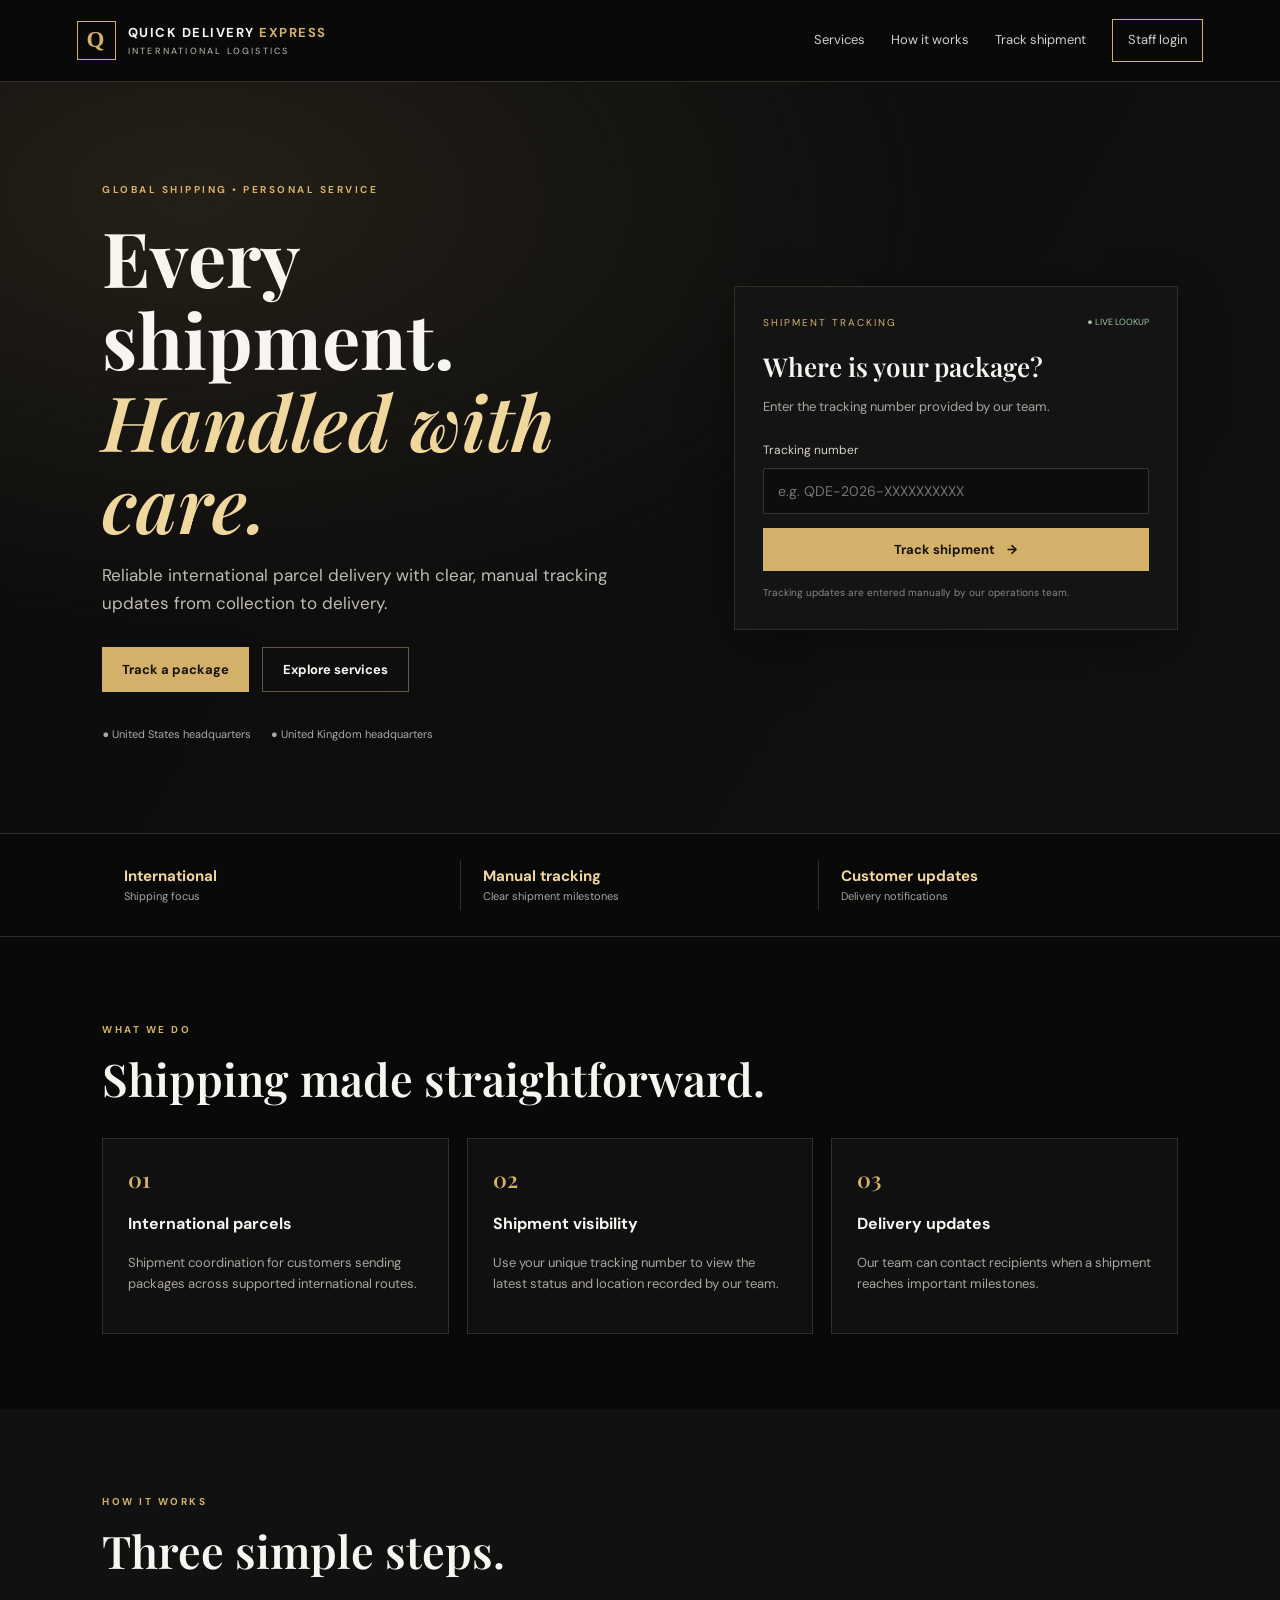
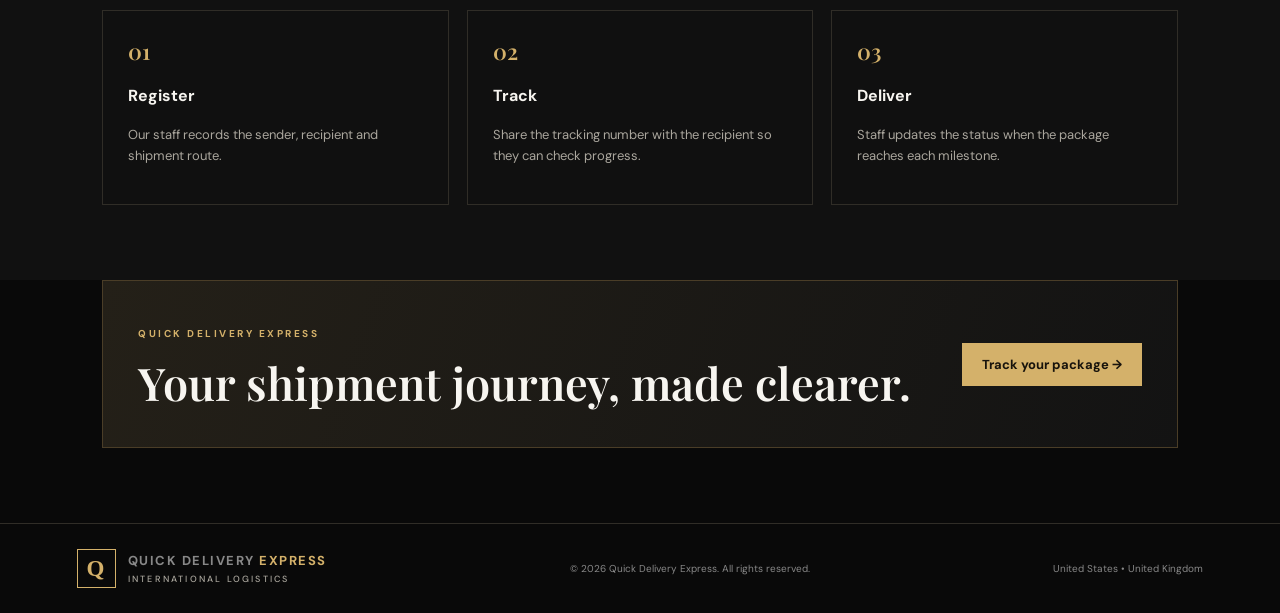
==== index.html @ 75fb7714 "Add files via upload" ====
<!doctype html>
<html lang="en">
<head>
<meta charset="utf-8"><meta name="viewport" content="width=device-width,initial-scale=1">
<meta name="description" content="Quick Delivery Express — international parcel delivery and shipment tracking.">
<title>Quick Delivery Express | International Shipping</title>
<link rel="stylesheet" href="styles.css">
</head>
<body>
<header class="site-header">
  <a class="brand" href="index.html"><span class="brand-mark">Q</span><span>QUICK DELIVERY <b>EXPRESS</b><small>INTERNATIONAL LOGISTICS</small></span></a>
  <nav><a href="#services">Services</a><a href="#how">How it works</a><a href="track.html">Track shipment</a><a class="nav-button" href="admin.html">Staff login</a></nav>
</header>
<main>
<section class="hero">
 <div class="hero-copy"><p class="eyebrow">GLOBAL SHIPPING • PERSONAL SERVICE</p><h1>Every shipment.<br><em>Handled with care.</em></h1>
 <p class="lead">Reliable international parcel delivery with clear, manual tracking updates from collection to delivery.</p>
 <div class="hero-actions"><a class="button gold" href="track.html">Track a package</a><a class="button outline" href="#services">Explore services</a></div>
 <div class="trust-row"><span>● United States headquarters</span><span>● United Kingdom headquarters</span></div></div>
 <div class="tracking-card"><div class="card-top"><span class="tiny-label">SHIPMENT TRACKING</span><span class="live-dot">● LIVE LOOKUP</span></div><h2>Where is your package?</h2><p>Enter the tracking number provided by our team.</p>
 <form action="track.html" method="get"><label for="tracking">Tracking number</label><input id="tracking" name="code" placeholder="e.g. QDE-2026-XXXXXXXXXX" required><button class="button gold full">Track shipment <span>→</span></button></form>
 <small>Tracking updates are entered manually by our operations team.</small></div>
</section>
<section class="metrics"><div><b>International</b><span>Shipping focus</span></div><div><b>Manual tracking</b><span>Clear shipment milestones</span></div><div><b>Customer updates</b><span>Delivery notifications</span></div></section>
<section id="services" class="section"><p class="eyebrow">WHAT WE DO</p><h2>Shipping made straightforward.</h2><div class="service-grid">
 <article class="service"><span class="service-icon">01</span><h3>International parcels</h3><p>Shipment coordination for customers sending packages across supported international routes.</p></article>
 <article class="service"><span class="service-icon">02</span><h3>Shipment visibility</h3><p>Use your unique tracking number to view the latest status and location recorded by our team.</p></article>
 <article class="service"><span class="service-icon">03</span><h3>Delivery updates</h3><p>Our team can contact recipients when a shipment reaches important milestones.</p></article>
</div></section>
<section id="how" class="section how"><p class="eyebrow">HOW IT WORKS</p><h2>Three simple steps.</h2><div class="steps"><div><b>01</b><h3>Register</h3><p>Our staff records the sender, recipient and shipment route.</p></div><div><b>02</b><h3>Track</h3><p>Share the tracking number with the recipient so they can check progress.</p></div><div><b>03</b><h3>Deliver</h3><p>Staff updates the status when the package reaches each milestone.</p></div></div></section>
<section class="cta"><div><p class="eyebrow">QUICK DELIVERY EXPRESS</p><h2>Your shipment journey, made clearer.</h2></div><a class="button gold" href="track.html">Track your package →</a></section>
</main>
<footer><a class="brand" href="index.html"><span class="brand-mark">Q</span><span>QUICK DELIVERY <b>EXPRESS</b><small>INTERNATIONAL LOGISTICS</small></span></a><span>© <span id="year"></span> Quick Delivery Express. All rights reserved.</span><span>United States • United Kingdom</span></footer>
<script>document.getElementById('year').textContent=new Date().getFullYear()</script>
</body></html>
---- styles.css ----
@import url('https://fonts.googleapis.com/css2?family=DM+Sans:wght@400;500;600;700&family=Playfair+Display:ital,wght@0,600;0,700;1,600;1,700&display=swap');
:root{--bg:#090909;--panel:#141414;--panel2:#1b1b1b;--gold:#d4b16a;--gold2:#f0d79e;--white:#f7f5f0;--muted:#aaa69d;--line:#302d27;--red:#ff9c91}
*{box-sizing:border-box}html{scroll-behavior:smooth}body{margin:0;background:var(--bg);color:var(--white);font-family:'DM Sans',sans-serif;line-height:1.6}a{color:inherit;text-decoration:none}.site-header{height:auto;min-height:82px;padding:18px clamp(20px,6vw,88px);display:flex;align-items:center;justify-content:space-between;border-bottom:1px solid var(--line);gap:20px}.brand{display:flex;align-items:center;gap:12px;font-size:13px;font-weight:700;letter-spacing:1.5px}.brand b{color:var(--gold)}.brand small{display:block;color:var(--muted);font-size:9px;letter-spacing:2.2px;font-weight:500}.brand-mark{width:39px;height:39px;border:1px solid var(--gold);display:grid;place-items:center;color:var(--gold);font-family:Georgia,serif;font-size:23px}.site-header nav{display:flex;align-items:center;gap:26px;font-size:13px;color:#d4d0c8}.site-header nav a:hover{color:var(--gold)}.nav-button{border:1px solid var(--gold);padding:10px 15px}.hero{padding:90px clamp(20px,8vw,120px);display:grid;grid-template-columns:1.1fr .9fr;gap:7vw;align-items:center;background:radial-gradient(ellipse at 15% 15%,#242018 0,transparent 48%),linear-gradient(120deg,#0b0b0b,#111)}.eyebrow{color:var(--gold);font-size:10px;letter-spacing:2.5px;font-weight:700}.hero h1,h1{font:700 clamp(42px,6vw,76px)/1.08 'Playfair Display',serif;margin:18px 0}.hero h1 em{color:var(--gold2);font-weight:600}.lead{font-size:17px;color:#c0bcb4;max-width:570px}.hero-actions{display:flex;gap:13px;margin:30px 0}.button{border:0;cursor:pointer;display:inline-flex;align-items:center;justify-content:center;gap:12px;padding:13px 20px;font:700 13px 'DM Sans',sans-serif}.gold{background:var(--gold);color:#17130c}.gold:hover{background:var(--gold2)}.outline{border:1px solid #65583c;background:transparent;color:var(--white)}.trust-row{display:flex;flex-wrap:wrap;gap:20px;color:#aaa;font-size:11px;margin-top:34px}.tracking-card,.panel{background:var(--panel);border:1px solid var(--line);padding:28px;box-shadow:0 18px 50px #0005}.card-top,.status-top,.dash-head{display:flex;justify-content:space-between;align-items:center;gap:15px}.tiny-label{font-size:10px;letter-spacing:2px;color:var(--gold)}.live-dot{font-size:9px;color:#9dc7a4}.tracking-card h2,.panel h2{font:600 26px 'Playfair Display',serif;margin:18px 0 5px}.tracking-card p,.muted{color:var(--muted);font-size:13px}.tracking-card form{margin-top:24px}.tracking-card label,label{display:block;color:#d9d3c8;font-size:12px;margin:12px 0 7px}input,select,textarea{width:100%;background:#0d0d0d;color:var(--white);border:1px solid #39352e;padding:13px 14px;border-radius:2px;font:14px 'DM Sans',sans-serif;min-width:0}input:focus,select:focus,textarea:focus{outline:1px solid var(--gold)}.full{width:100%;margin-top:14px}.tracking-card small{display:block;color:#888;font-size:10px;margin-top:14px}.metrics{display:grid;grid-template-columns:repeat(3,1fr);padding:26px clamp(20px,8vw,120px);border-bottom:1px solid var(--line);border-top:1px solid var(--line)}.metrics div{padding:4px 22px;border-right:1px solid var(--line)}.metrics div:last-child{border:0}.metrics b,.metrics span{display:block}.metrics b{color:var(--gold2);font-size:15px}.metrics span{color:var(--muted);font-size:11px}.section{padding:75px clamp(20px,8vw,120px)}.section h2,.cta h2{font:600 clamp(30px,4vw,45px) 'Playfair Display',serif;margin:8px 0 30px}.service-grid,.steps{display:grid;grid-template-columns:repeat(3,1fr);gap:18px}.service,.steps>div{border:1px solid var(--line);padding:25px;background:#101010}.service-icon,.steps>div>b{color:var(--gold);font:600 22px 'Playfair Display',serif}.service h3,.steps h3{font-size:16px}.service p,.steps p{font-size:13px;color:var(--muted)}.how{background:#111}.cta{margin:0 clamp(20px,8vw,120px) 75px;padding:35px;background:linear-gradient(110deg,#242018,#131313);border:1px solid #4a3d27;display:flex;align-items:center;justify-content:space-between;gap:20px}.cta h2{margin-bottom:0}footer{padding:25px clamp(20px,6vw,88px);border-top:1px solid var(--line);display:flex;align-items:center;justify-content:space-between;gap:20px;color:#888;font-size:10px}.page-wrap{max-width:960px;margin:0 auto;padding:65px 22px 100px}.page-wrap h1{font-size:clamp(38px,6vw,58px)}.page-wrap>.lead{margin-bottom:30px}.inline-form{display:grid;grid-template-columns:1fr auto;gap:10px}.result{margin-top:20px}.hidden{display:none!important}.status-pill{background:#302819;color:var(--gold2);padding:7px 12px;font-size:11px}.route{display:flex;align-items:center;justify-content:space-between;gap:15px;padding:20px 0;border-bottom:1px solid var(--line)}.route div{display:grid;gap:5px}.route small,.detail-grid small{color:var(--gold);font-size:9px;letter-spacing:1.5px}.route b{font-size:15px}.route>span{color:var(--gold);font-size:22px}.detail-grid{display:grid;grid-template-columns:repeat(2,1fr);gap:20px;padding:20px 0}.detail-grid div{display:grid;gap:5px}.detail-grid b{font-size:13px}.note{border-left:2px solid var(--gold);padding:12px 16px;background:#1d1a14;font-size:13px}.error{color:var(--red)}.message{font-size:12px;color:var(--gold2)}.admin-wrap{max-width:1100px}.admin-wrap .panel{margin:22px 0}.admin-wrap h1{margin-bottom:30px}.form-grid{display:grid;grid-template-columns:repeat(2,1fr);gap:8px 18px}.wide{grid-column:1/-1}.shipment-list{display:grid;gap:12px}.shipment-row{padding:16px 0;border-top:1px solid var(--line);display:grid;grid-template-columns:1fr 1.3fr;gap:20px}.shipment-row>div:first-child{display:grid;gap:4px}.shipment-row span,.shipment-row small{color:var(--muted);font-size:11px}.update-controls{display:grid;grid-template-columns:1fr 1fr;gap:7px}.update-controls select,.update-controls input{font-size:11px;padding:9px}.small{padding:9px 12px;font-size:11px}.copy-small{background:none;border:1px solid var(--gold);color:var(--gold);padding:5px 9px;margin-left:8px}.admin-wrap .dash-head h2{margin:0}.admin-wrap .dash-head{margin-bottom:12px}
@media(max-width:760px){.site-header{align-items:flex-start;flex-direction:column}.site-header nav{gap:14px;flex-wrap:wrap;font-size:12px}.hero{grid-template-columns:1fr;padding-top:55px;padding-bottom:55px}.metrics{grid-template-columns:1fr;gap:15px}.metrics div{border:0;border-bottom:1px solid var(--line);padding:0 0 12px}.service-grid,.steps{grid-template-columns:1fr}.cta,footer{align-items:flex-start;flex-direction:column}.form-grid{grid-template-columns:1fr}.wide{grid-column:auto}.shipment-row{grid-template-columns:1fr}.detail-grid{grid-template-columns:1fr}.tracking-card,.panel{padding:20px}.inline-form{grid-template-columns:1fr}.inline-form button{width:100%}}
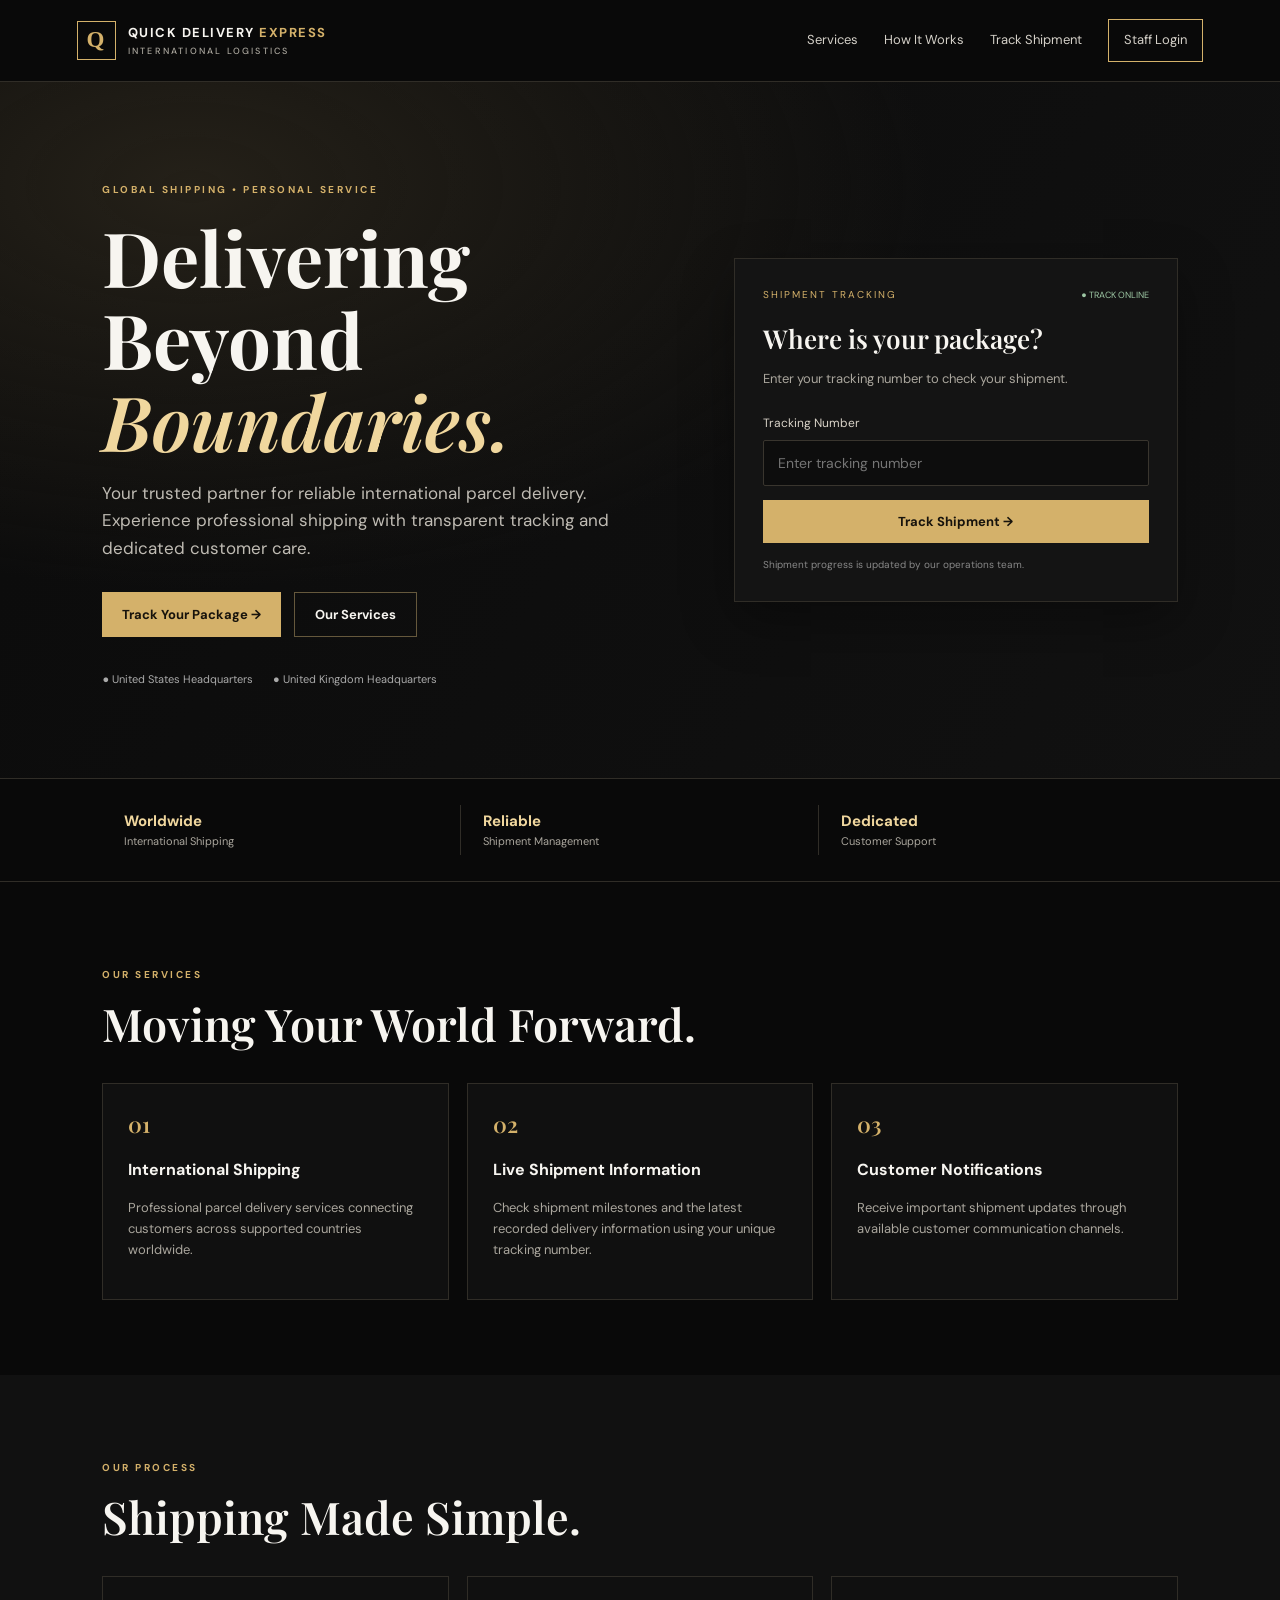
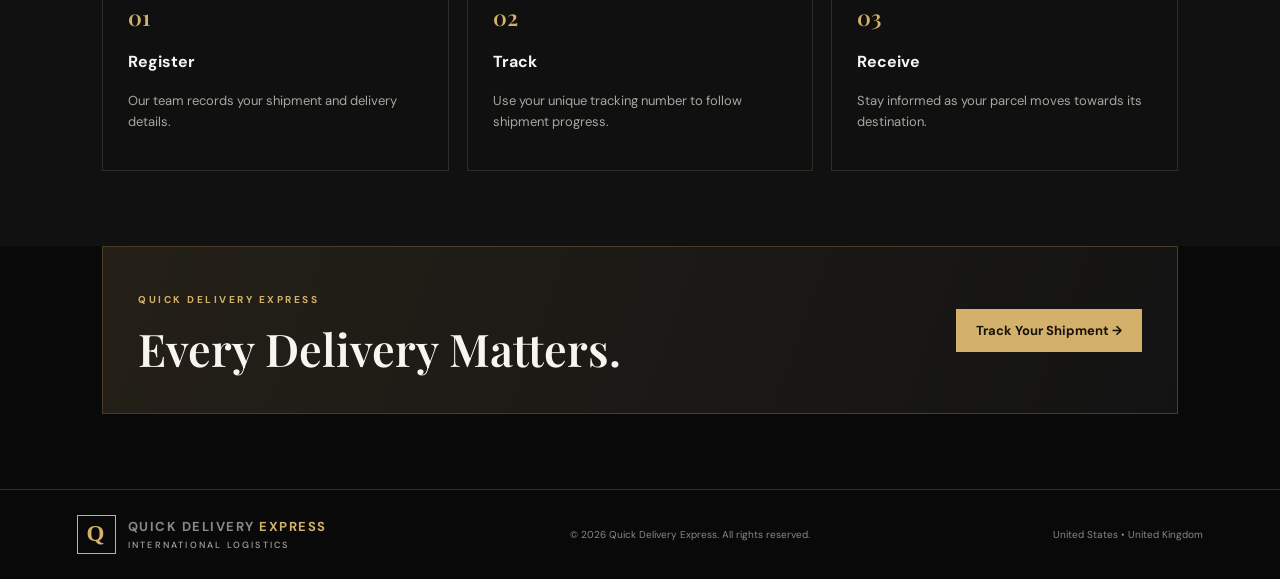
==== commit 2dbc28d2: "Update index.html" ====
--- a/index.html
+++ b/index.html
@@ -1,35 +1,118 @@
-<!doctype html>
+
+<!DOCTYPE html>
 <html lang="en">
 <head>
-<meta charset="utf-8"><meta name="viewport" content="width=device-width,initial-scale=1">
-<meta name="description" content="Quick Delivery Express — international parcel delivery and shipment tracking.">
-<title>Quick Delivery Express | International Shipping</title>
+<meta charset="UTF-8">
+<meta name="viewport" content="width=device-width, initial-scale=1.0">
+<meta name="description" content="Quick Delivery Express - Premium international shipping and parcel tracking.">
+<title>Quick Delivery Express | Global Logistics</title>
 <link rel="stylesheet" href="styles.css">
 </head>
 <body>
+
 <header class="site-header">
-  <a class="brand" href="index.html"><span class="brand-mark">Q</span><span>QUICK DELIVERY <b>EXPRESS</b><small>INTERNATIONAL LOGISTICS</small></span></a>
-  <nav><a href="#services">Services</a><a href="#how">How it works</a><a href="track.html">Track shipment</a><a class="nav-button" href="admin.html">Staff login</a></nav>
+<a class="brand" href="index.html">
+<span class="brand-mark">Q</span>
+<span>QUICK DELIVERY <b>EXPRESS</b>
+<small>INTERNATIONAL LOGISTICS</small></span>
+</a>
+<nav>
+<a href="#services">Services</a>
+<a href="#how">How It Works</a>
+<a href="track.html">Track Shipment</a>
+<a href="admin.html" class="nav-button">Staff Login</a>
+</nav>
 </header>
+
 <main>
 <section class="hero">
- <div class="hero-copy"><p class="eyebrow">GLOBAL SHIPPING • PERSONAL SERVICE</p><h1>Every shipment.<br><em>Handled with care.</em></h1>
- <p class="lead">Reliable international parcel delivery with clear, manual tracking updates from collection to delivery.</p>
- <div class="hero-actions"><a class="button gold" href="track.html">Track a package</a><a class="button outline" href="#services">Explore services</a></div>
- <div class="trust-row"><span>● United States headquarters</span><span>● United Kingdom headquarters</span></div></div>
- <div class="tracking-card"><div class="card-top"><span class="tiny-label">SHIPMENT TRACKING</span><span class="live-dot">● LIVE LOOKUP</span></div><h2>Where is your package?</h2><p>Enter the tracking number provided by our team.</p>
- <form action="track.html" method="get"><label for="tracking">Tracking number</label><input id="tracking" name="code" placeholder="e.g. QDE-2026-XXXXXXXXXX" required><button class="button gold full">Track shipment <span>→</span></button></form>
- <small>Tracking updates are entered manually by our operations team.</small></div>
+<div class="hero-copy">
+<p class="eyebrow">GLOBAL SHIPPING • PERSONAL SERVICE</p>
+<h1>Delivering Beyond<br><em>Boundaries.</em></h1>
+<p class="lead">Your trusted partner for reliable international parcel delivery. Experience professional shipping with transparent tracking and dedicated customer care.</p>
+<div class="hero-actions">
+<a class="button gold" href="track.html">Track Your Package →</a>
+<a class="button outline" href="#services">Our Services</a>
+</div>
+<div class="trust-row">
+<span>● United States Headquarters</span>
+<span>● United Kingdom Headquarters</span>
+</div>
+</div>
+
+<div class="tracking-card">
+<div class="card-top">
+<span class="tiny-label">SHIPMENT TRACKING</span>
+<span class="live-dot">● TRACK ONLINE</span>
+</div>
+<h2>Where is your package?</h2>
+<p>Enter your tracking number to check your shipment.</p>
+<form action="track.html" method="get">
+<label for="tracking">Tracking Number</label>
+<input id="tracking" name="code" placeholder="Enter tracking number" required>
+<button class="button gold full" type="submit">Track Shipment →</button>
+</form>
+<small>Shipment progress is updated by our operations team.</small>
+</div>
 </section>
-<section class="metrics"><div><b>International</b><span>Shipping focus</span></div><div><b>Manual tracking</b><span>Clear shipment milestones</span></div><div><b>Customer updates</b><span>Delivery notifications</span></div></section>
-<section id="services" class="section"><p class="eyebrow">WHAT WE DO</p><h2>Shipping made straightforward.</h2><div class="service-grid">
- <article class="service"><span class="service-icon">01</span><h3>International parcels</h3><p>Shipment coordination for customers sending packages across supported international routes.</p></article>
- <article class="service"><span class="service-icon">02</span><h3>Shipment visibility</h3><p>Use your unique tracking number to view the latest status and location recorded by our team.</p></article>
- <article class="service"><span class="service-icon">03</span><h3>Delivery updates</h3><p>Our team can contact recipients when a shipment reaches important milestones.</p></article>
-</div></section>
-<section id="how" class="section how"><p class="eyebrow">HOW IT WORKS</p><h2>Three simple steps.</h2><div class="steps"><div><b>01</b><h3>Register</h3><p>Our staff records the sender, recipient and shipment route.</p></div><div><b>02</b><h3>Track</h3><p>Share the tracking number with the recipient so they can check progress.</p></div><div><b>03</b><h3>Deliver</h3><p>Staff updates the status when the package reaches each milestone.</p></div></div></section>
-<section class="cta"><div><p class="eyebrow">QUICK DELIVERY EXPRESS</p><h2>Your shipment journey, made clearer.</h2></div><a class="button gold" href="track.html">Track your package →</a></section>
+
+<section class="metrics">
+<div><b>Worldwide</b><span>International Shipping</span></div>
+<div><b>Reliable</b><span>Shipment Management</span></div>
+<div><b>Dedicated</b><span>Customer Support</span></div>
+</section>
+
+<section id="services" class="section">
+<p class="eyebrow">OUR SERVICES</p>
+<h2>Moving Your World Forward.</h2>
+<div class="service-grid">
+<article class="service">
+<span class="service-icon">01</span>
+<h3>International Shipping</h3>
+<p>Professional parcel delivery services connecting customers across supported countries worldwide.</p>
+</article>
+<article class="service">
+<span class="service-icon">02</span>
+<h3>Live Shipment Information</h3>
+<p>Check shipment milestones and the latest recorded delivery information using your unique tracking number.</p>
+</article>
+<article class="service">
+<span class="service-icon">03</span>
+<h3>Customer Notifications</h3>
+<p>Receive important shipment updates through available customer communication channels.</p>
+</article>
+</div>
+</section>
+
+<section id="how" class="section how">
+<p class="eyebrow">OUR PROCESS</p>
+<h2>Shipping Made Simple.</h2>
+<div class="steps">
+<div><b>01</b><h3>Register</h3><p>Our team records your shipment and delivery details.</p></div>
+<div><b>02</b><h3>Track</h3><p>Use your unique tracking number to follow shipment progress.</p></div>
+<div><b>03</b><h3>Receive</h3><p>Stay informed as your parcel moves towards its destination.</p></div>
+</div>
+</section>
+
+<section class="cta">
+<div>
+<p class="eyebrow">QUICK DELIVERY EXPRESS</p>
+<h2>Every Delivery Matters.</h2>
+</div>
+<a class="button gold" href="track.html">Track Your Shipment →</a>
+</section>
 </main>
-<footer><a class="brand" href="index.html"><span class="brand-mark">Q</span><span>QUICK DELIVERY <b>EXPRESS</b><small>INTERNATIONAL LOGISTICS</small></span></a><span>© <span id="year"></span> Quick Delivery Express. All rights reserved.</span><span>United States • United Kingdom</span></footer>
-<script>document.getElementById('year').textContent=new Date().getFullYear()</script>
-</body></html>+
+<footer>
+<a class="brand" href="index.html">
+<span class="brand-mark">Q</span>
+<span>QUICK DELIVERY <b>EXPRESS</b>
+<small>INTERNATIONAL LOGISTICS</small></span>
+</a>
+<span>© 2026 Quick Delivery Express. All rights reserved.</span>
+<span>United States • United Kingdom</span>
+</footer>
+
+</body>
+  </html>
+  
